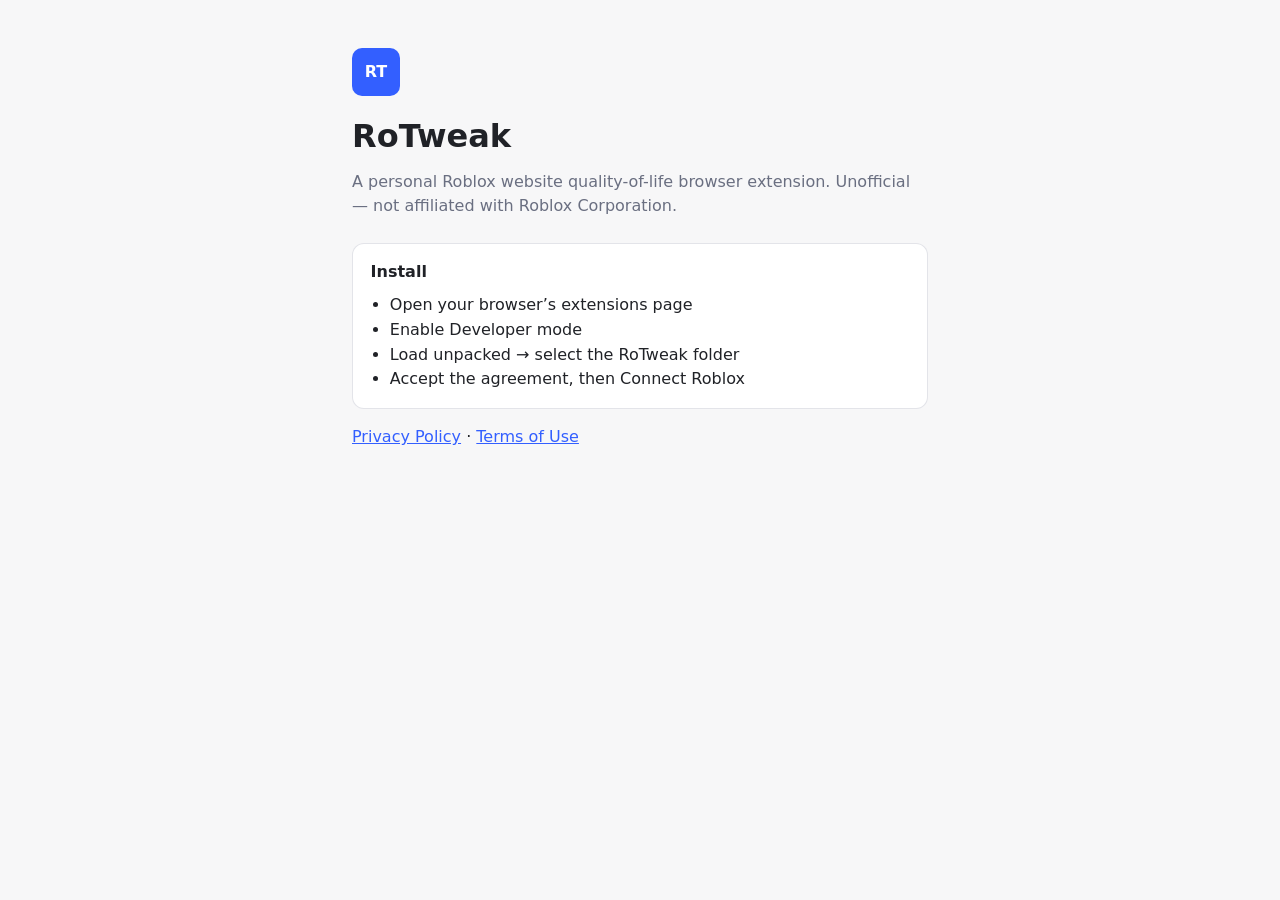
==== index.html @ 1bcee22f "Add legal pages for OAuth Co-authored-by: Cursor <cursoragent@cursor.com>" ====
<!doctype html>
<html lang="en">
  <head>
    <meta charset="UTF-8" />
    <meta name="viewport" content="width=device-width, initial-scale=1.0" />
    <title>RoTweak</title>
    <style>
      :root {
        color-scheme: light dark;
        --bg: #121215;
        --fg: #f7f7f8;
        --muted: #bcbec8;
        --link: #7aa2ff;
        --card: #191a1f;
        --stroke: rgba(208, 217, 251, 0.12);
      }
      @media (prefers-color-scheme: light) {
        :root {
          --bg: #f7f7f8;
          --fg: #202227;
          --muted: #6a6f81;
          --link: #335fff;
          --card: #ffffff;
          --stroke: rgba(27, 37, 75, 0.12);
        }
      }
      body {
        margin: 0;
        font-family: "Segoe UI", system-ui, sans-serif;
        background: var(--bg);
        color: var(--fg);
        line-height: 1.55;
      }
      main {
        max-width: 36rem;
        margin: 0 auto;
        padding: 3rem 1.25rem 4rem;
      }
      .mark {
        width: 48px;
        height: 48px;
        border-radius: 10px;
        display: grid;
        place-items: center;
        background: #335fff;
        color: #fff;
        font-weight: 700;
        margin-bottom: 1rem;
      }
      h1 { margin: 0 0 0.5rem; font-size: 2rem; }
      .lede { color: var(--muted); margin: 0 0 1.5rem; }
      .card {
        border: 1px solid var(--stroke);
        background: var(--card);
        border-radius: 12px;
        padding: 1rem 1.1rem;
        margin-bottom: 1rem;
      }
      a { color: var(--link); }
      ul { margin: 0.5rem 0 0; padding-left: 1.2rem; }
    </style>
  </head>
  <body>
    <main>
      <div class="mark" aria-hidden="true">RT</div>
      <h1>RoTweak</h1>
      <p class="lede">
        A personal Roblox website quality-of-life browser extension.
        Unofficial — not affiliated with Roblox Corporation.
      </p>

      <div class="card">
        <strong>Install</strong>
        <ul>
          <li>Open your browser’s extensions page</li>
          <li>Enable Developer mode</li>
          <li>Load unpacked → select the RoTweak folder</li>
          <li>Accept the agreement, then Connect Roblox</li>
        </ul>
      </div>

      <p>
        <a href="./privacy.html">Privacy Policy</a>
        ·
        <a href="./terms.html">Terms of Use</a>
      </p>
    </main>
  </body>
</html>
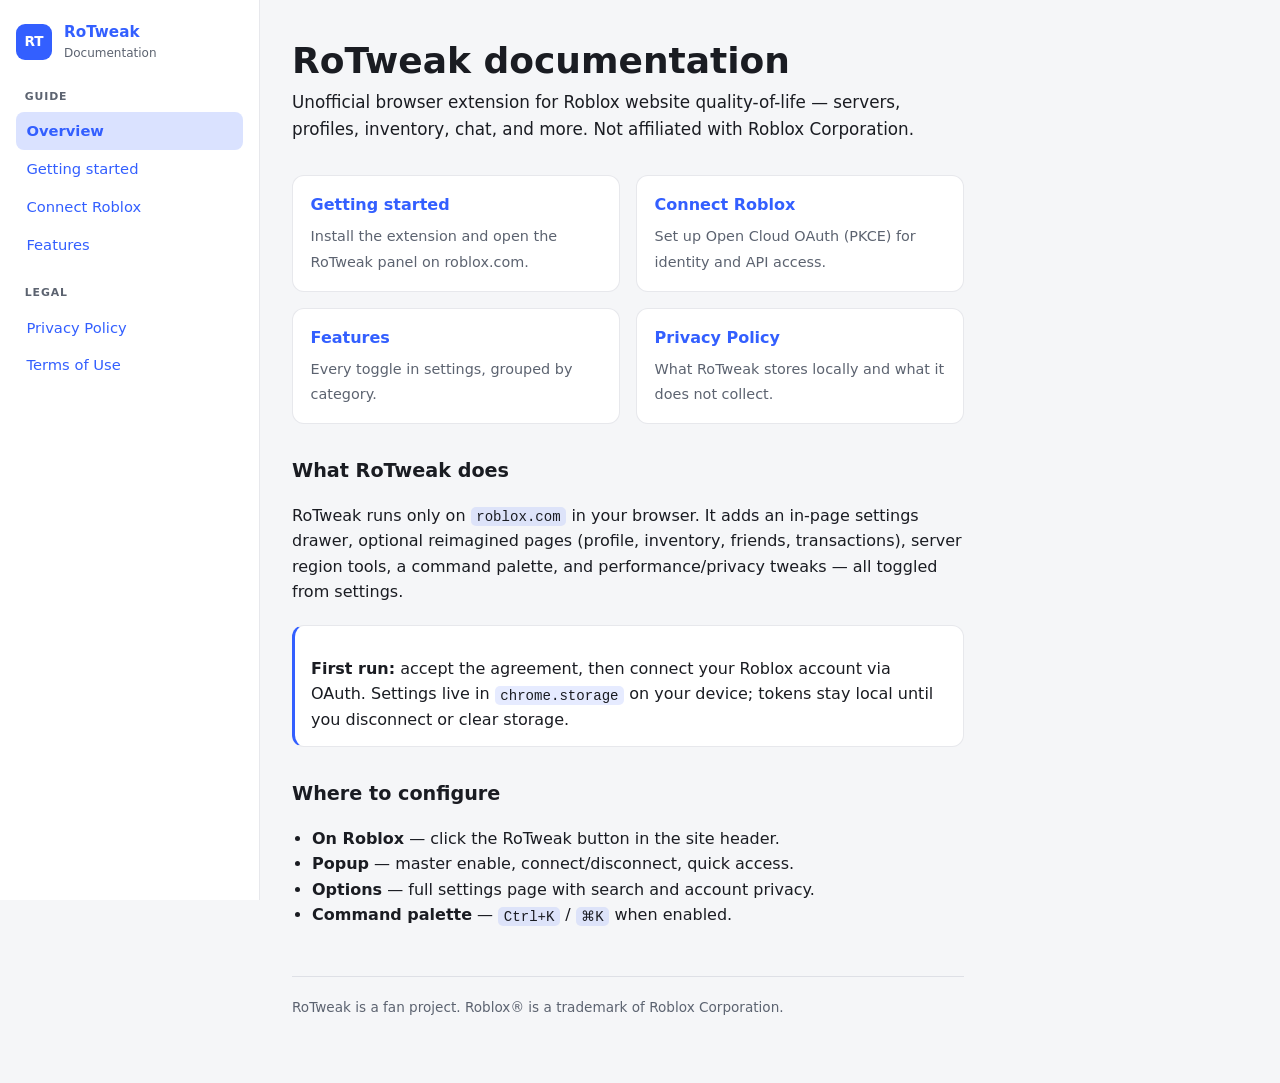
==== commit 03f62637: "Expand into full documentation site Co-authored-by: Cursor <cursoragent@cursor.com>" ====
--- a/index.html
+++ b/index.html
@@ -3,87 +3,68 @@
   <head>
     <meta charset="UTF-8" />
     <meta name="viewport" content="width=device-width, initial-scale=1.0" />
-    <title>RoTweak</title>
-    <style>
-      :root {
-        color-scheme: light dark;
-        --bg: #121215;
-        --fg: #f7f7f8;
-        --muted: #bcbec8;
-        --link: #7aa2ff;
-        --card: #191a1f;
-        --stroke: rgba(208, 217, 251, 0.12);
-      }
-      @media (prefers-color-scheme: light) {
-        :root {
-          --bg: #f7f7f8;
-          --fg: #202227;
-          --muted: #6a6f81;
-          --link: #335fff;
-          --card: #ffffff;
-          --stroke: rgba(27, 37, 75, 0.12);
-        }
-      }
-      body {
-        margin: 0;
-        font-family: "Segoe UI", system-ui, sans-serif;
-        background: var(--bg);
-        color: var(--fg);
-        line-height: 1.55;
-      }
-      main {
-        max-width: 36rem;
-        margin: 0 auto;
-        padding: 3rem 1.25rem 4rem;
-      }
-      .mark {
-        width: 48px;
-        height: 48px;
-        border-radius: 10px;
-        display: grid;
-        place-items: center;
-        background: #335fff;
-        color: #fff;
-        font-weight: 700;
-        margin-bottom: 1rem;
-      }
-      h1 { margin: 0 0 0.5rem; font-size: 2rem; }
-      .lede { color: var(--muted); margin: 0 0 1.5rem; }
-      .card {
-        border: 1px solid var(--stroke);
-        background: var(--card);
-        border-radius: 12px;
-        padding: 1rem 1.1rem;
-        margin-bottom: 1rem;
-      }
-      a { color: var(--link); }
-      ul { margin: 0.5rem 0 0; padding-left: 1.2rem; }
-    </style>
+    <title>RoTweak Docs — Overview</title>
+    <meta
+      name="description"
+      content="Documentation for RoTweak, an unofficial Roblox website quality-of-life browser extension."
+    />
+    <link rel="stylesheet" href="./assets/docs.css" />
   </head>
-  <body>
-    <main>
-      <div class="mark" aria-hidden="true">RT</div>
-      <h1>RoTweak</h1>
-      <p class="lede">
-        A personal Roblox website quality-of-life browser extension.
-        Unofficial — not affiliated with Roblox Corporation.
+  <body class="docs" data-page="home">
+    <article class="docs-article">
+      <h1>RoTweak documentation</h1>
+      <p class="docs-lede">
+        Unofficial browser extension for Roblox website quality-of-life — servers,
+        profiles, inventory, chat, and more. Not affiliated with Roblox Corporation.
       </p>
 
-      <div class="card">
-        <strong>Install</strong>
-        <ul>
-          <li>Open your browser’s extensions page</li>
-          <li>Enable Developer mode</li>
-          <li>Load unpacked → select the RoTweak folder</li>
-          <li>Accept the agreement, then Connect Roblox</li>
-        </ul>
+      <div class="docs-grid">
+        <a class="docs-card" href="./getting-started.html">
+          <strong>Getting started</strong>
+          <span>Install the extension and open the RoTweak panel on roblox.com.</span>
+        </a>
+        <a class="docs-card" href="./oauth.html">
+          <strong>Connect Roblox</strong>
+          <span>Set up Open Cloud OAuth (PKCE) for identity and API access.</span>
+        </a>
+        <a class="docs-card" href="./features.html">
+          <strong>Features</strong>
+          <span>Every toggle in settings, grouped by category.</span>
+        </a>
+        <a class="docs-card" href="./privacy.html">
+          <strong>Privacy Policy</strong>
+          <span>What RoTweak stores locally and what it does not collect.</span>
+        </a>
       </div>
 
+      <h2>What RoTweak does</h2>
       <p>
-        <a href="./privacy.html">Privacy Policy</a>
-        ·
-        <a href="./terms.html">Terms of Use</a>
+        RoTweak runs only on <code>roblox.com</code> in your browser. It adds an
+        in-page settings drawer, optional reimagined pages (profile, inventory,
+        friends, transactions), server region tools, a command palette, and
+        performance/privacy tweaks — all toggled from settings.
       </p>
-    </main>
+
+      <div class="docs-callout">
+        <p>
+          <strong>First run:</strong> accept the agreement, then connect your Roblox
+          account via OAuth. Settings live in <code>chrome.storage</code> on your
+          device; tokens stay local until you disconnect or clear storage.
+        </p>
+      </div>
+
+      <h2>Where to configure</h2>
+      <ul>
+        <li><strong>On Roblox</strong> — click the RoTweak button in the site header.</li>
+        <li><strong>Popup</strong> — master enable, connect/disconnect, quick access.</li>
+        <li><strong>Options</strong> — full settings page with search and account privacy.</li>
+        <li><strong>Command palette</strong> — <code>Ctrl+K</code> / <code>⌘K</code> when enabled.</li>
+      </ul>
+
+      <footer class="docs-footer">
+        RoTweak is a fan project. Roblox® is a trademark of Roblox Corporation.
+      </footer>
+    </article>
+    <script src="./assets/docs.js"></script>
   </body>
 </html>
--- a/assets/docs.css
+++ b/assets/docs.css
@@ -0,0 +1,347 @@
+:root {
+  color-scheme: light dark;
+  --bg: #0e0f12;
+  --bg-elevated: #14161c;
+  --bg-card: #191b22;
+  --fg: #f4f5f7;
+  --muted: #a8adba;
+  --link: #7aa2ff;
+  --accent: #335fff;
+  --stroke: rgba(208, 217, 251, 0.1);
+  --sidebar-w: 260px;
+  --radius: 12px;
+  --font: "Segoe UI", system-ui, -apple-system, sans-serif;
+  --mono: ui-monospace, "Cascadia Code", "Segoe UI Mono", monospace;
+}
+
+@media (prefers-color-scheme: light) {
+  :root {
+    --bg: #f5f6f8;
+    --bg-elevated: #ffffff;
+    --bg-card: #ffffff;
+    --fg: #1a1c22;
+    --muted: #5c6370;
+    --link: #335fff;
+    --stroke: rgba(27, 37, 75, 0.1);
+  }
+}
+
+* {
+  box-sizing: border-box;
+}
+
+html {
+  scroll-behavior: smooth;
+}
+
+body.docs {
+  margin: 0;
+  font-family: var(--font);
+  background: var(--bg);
+  color: var(--fg);
+  line-height: 1.6;
+}
+
+body.docs a {
+  color: var(--link);
+}
+
+.docs-shell {
+  display: grid;
+  grid-template-columns: var(--sidebar-w) minmax(0, 1fr);
+  min-height: 100vh;
+}
+
+.docs-sidebar {
+  position: sticky;
+  top: 0;
+  height: 100vh;
+  overflow: auto;
+  border-right: 1px solid var(--stroke);
+  background: var(--bg-elevated);
+  padding: 1.25rem 1rem 2rem;
+}
+
+.docs-brand {
+  display: flex;
+  align-items: center;
+  gap: 0.75rem;
+  margin-bottom: 1.5rem;
+  text-decoration: none;
+  color: inherit;
+}
+
+.docs-mark {
+  width: 36px;
+  height: 36px;
+  border-radius: 9px;
+  display: grid;
+  place-items: center;
+  background: var(--accent);
+  color: #fff;
+  font-weight: 700;
+  font-size: 0.85rem;
+  flex: 0 0 auto;
+}
+
+.docs-brand-text strong {
+  display: block;
+  font-size: 0.95rem;
+}
+
+.docs-brand-text span {
+  display: block;
+  font-size: 0.75rem;
+  color: var(--muted);
+}
+
+.docs-nav-group {
+  margin-bottom: 1.25rem;
+}
+
+.docs-nav-label {
+  font-size: 0.68rem;
+  font-weight: 700;
+  letter-spacing: 0.08em;
+  text-transform: uppercase;
+  color: var(--muted);
+  margin: 0 0 0.45rem 0.55rem;
+}
+
+.docs-nav a {
+  display: block;
+  padding: 0.45rem 0.65rem;
+  border-radius: 8px;
+  text-decoration: none;
+  color: var(--fg);
+  font-size: 0.92rem;
+}
+
+.docs-nav a:hover,
+.docs-nav a:focus-visible {
+  background: rgba(51, 95, 255, 0.12);
+  outline: none;
+}
+
+.docs-nav a.is-active {
+  background: rgba(51, 95, 255, 0.18);
+  color: var(--link);
+  font-weight: 600;
+}
+
+.docs-main {
+  min-width: 0;
+}
+
+.docs-topbar {
+  display: none;
+  align-items: center;
+  justify-content: space-between;
+  gap: 1rem;
+  padding: 0.85rem 1rem;
+  border-bottom: 1px solid var(--stroke);
+  background: var(--bg-elevated);
+}
+
+.docs-menu-btn {
+  border: 1px solid var(--stroke);
+  background: var(--bg-card);
+  color: var(--fg);
+  border-radius: 8px;
+  padding: 0.4rem 0.65rem;
+  font: inherit;
+  cursor: pointer;
+}
+
+.docs-content {
+  max-width: 46rem;
+  padding: 2.5rem 2rem 4rem;
+}
+
+.docs-content-wide {
+  max-width: 52rem;
+}
+
+.docs-content h1 {
+  margin: 0 0 0.5rem;
+  font-size: clamp(1.75rem, 4vw, 2.25rem);
+  line-height: 1.15;
+}
+
+.docs-lede {
+  color: var(--muted);
+  font-size: 1.05rem;
+  margin: 0 0 2rem;
+}
+
+.docs-meta {
+  color: var(--muted);
+  font-size: 0.9rem;
+  margin: 0 0 1.75rem;
+}
+
+.docs-content h2 {
+  margin: 2rem 0 0.65rem;
+  font-size: 1.2rem;
+}
+
+.docs-content h3 {
+  margin: 1.25rem 0 0.35rem;
+  font-size: 1rem;
+}
+
+.docs-content p,
+.docs-content li {
+  color: var(--fg);
+}
+
+.docs-content ul,
+.docs-content ol {
+  padding-left: 1.25rem;
+}
+
+.docs-content code {
+  font-family: var(--mono);
+  font-size: 0.88em;
+  background: rgba(51, 95, 255, 0.12);
+  padding: 0.1rem 0.35rem;
+  border-radius: 5px;
+}
+
+.docs-content pre {
+  overflow: auto;
+  background: var(--bg-card);
+  border: 1px solid var(--stroke);
+  border-radius: var(--radius);
+  padding: 1rem;
+}
+
+.docs-content pre code {
+  background: none;
+  padding: 0;
+}
+
+.docs-grid {
+  display: grid;
+  grid-template-columns: repeat(auto-fit, minmax(14rem, 1fr));
+  gap: 1rem;
+  margin: 1.5rem 0 2rem;
+}
+
+.docs-card {
+  display: block;
+  padding: 1rem 1.1rem;
+  border: 1px solid var(--stroke);
+  border-radius: var(--radius);
+  background: var(--bg-card);
+  text-decoration: none;
+  color: inherit;
+  transition: border-color 0.15s, transform 0.15s;
+}
+
+.docs-card:hover {
+  border-color: rgba(51, 95, 255, 0.35);
+  transform: translateY(-1px);
+}
+
+.docs-card strong {
+  display: block;
+  margin-bottom: 0.35rem;
+}
+
+.docs-card span {
+  color: var(--muted);
+  font-size: 0.9rem;
+}
+
+.docs-callout {
+  border: 1px solid var(--stroke);
+  border-left: 3px solid var(--accent);
+  background: var(--bg-card);
+  border-radius: var(--radius);
+  padding: 0.85rem 1rem;
+  margin: 1.25rem 0;
+}
+
+.docs-callout p:last-child {
+  margin-bottom: 0;
+}
+
+.feature-group {
+  margin: 2rem 0 0;
+  padding-top: 1.5rem;
+  border-top: 1px solid var(--stroke);
+}
+
+.feature-group:first-of-type {
+  border-top: 0;
+  padding-top: 0;
+  margin-top: 0;
+}
+
+.feature-item {
+  margin: 0.85rem 0 0;
+  padding: 0.85rem 0.95rem;
+  border: 1px solid var(--stroke);
+  border-radius: 10px;
+  background: var(--bg-card);
+}
+
+.feature-item h3 {
+  margin: 0 0 0.25rem;
+  font-size: 0.98rem;
+}
+
+.feature-item p {
+  margin: 0;
+  color: var(--muted);
+  font-size: 0.92rem;
+}
+
+.docs-footer {
+  margin-top: 3rem;
+  padding-top: 1.25rem;
+  border-top: 1px solid var(--stroke);
+  color: var(--muted);
+  font-size: 0.85rem;
+}
+
+@media (max-width: 860px) {
+  .docs-shell {
+    grid-template-columns: 1fr;
+  }
+
+  .docs-topbar {
+    display: flex;
+  }
+
+  .docs-sidebar {
+    position: fixed;
+    inset: 0 auto 0 0;
+    width: min(var(--sidebar-w), 88vw);
+    z-index: 30;
+    transform: translateX(-105%);
+    transition: transform 0.2s ease;
+    box-shadow: 0 0 40px rgba(0, 0, 0, 0.35);
+  }
+
+  body.docs-nav-open .docs-sidebar {
+    transform: translateX(0);
+  }
+
+  .docs-backdrop {
+    display: none;
+    position: fixed;
+    inset: 0;
+    background: rgba(0, 0, 0, 0.45);
+    z-index: 20;
+  }
+
+  body.docs-nav-open .docs-backdrop {
+    display: block;
+  }
+
+  .docs-content {
+    padding: 1.5rem 1.1rem 3rem;
+  }
+}
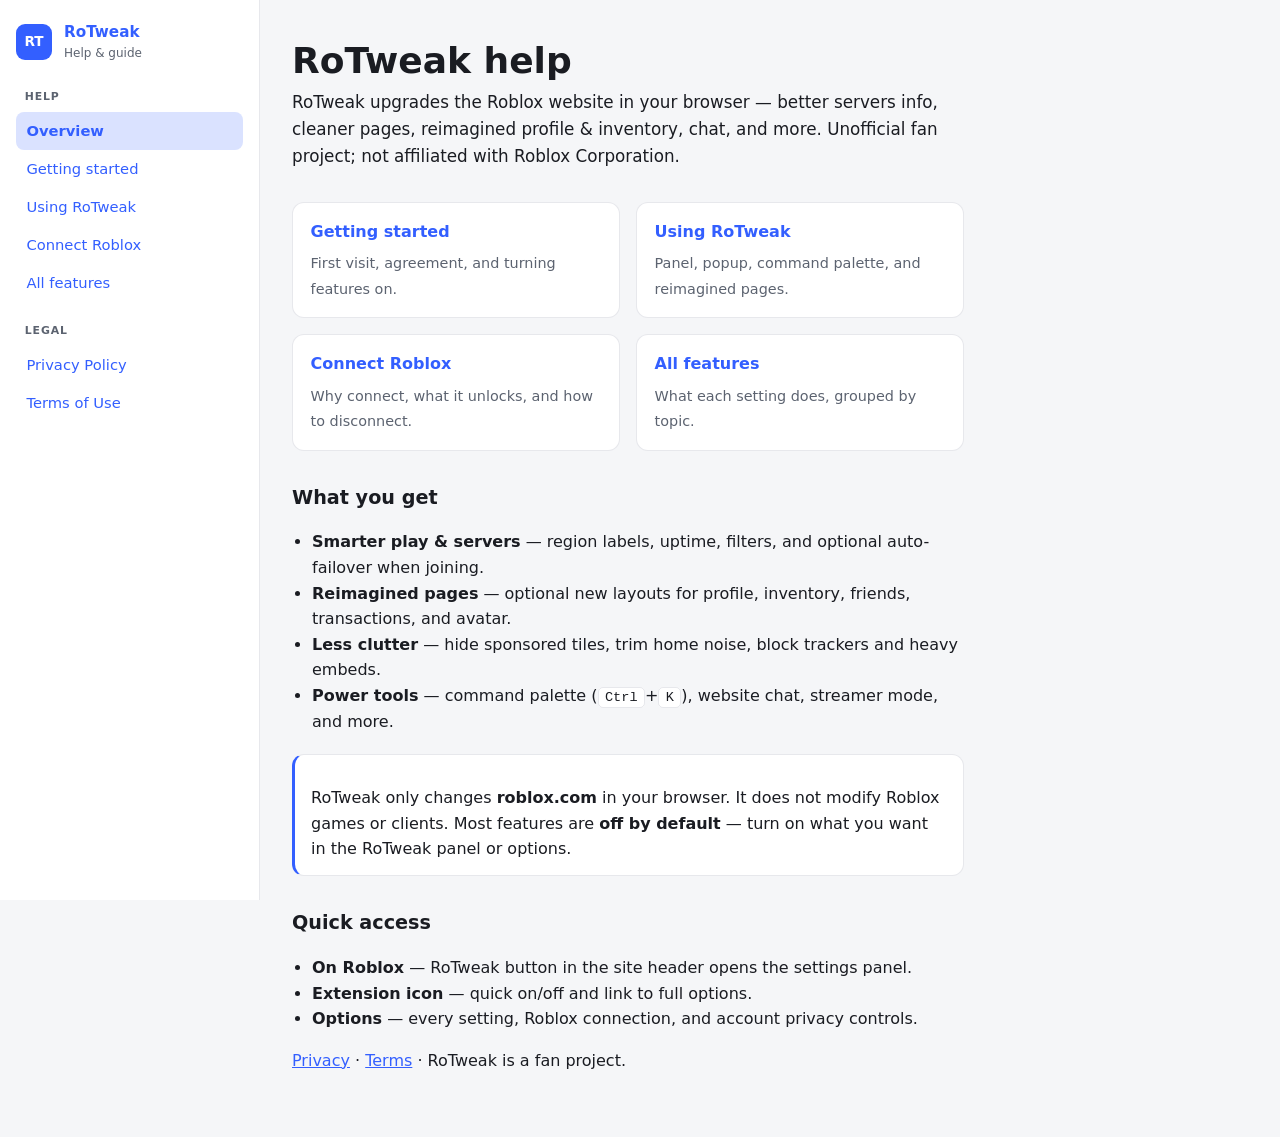
==== commit 7b44dad8: "Rewrite docs as user help guide instead of developer setup. Focus on how RoTweak works for users: pa" ====
--- a/index.html
+++ b/index.html
@@ -3,66 +3,67 @@
   <head>
     <meta charset="UTF-8" />
     <meta name="viewport" content="width=device-width, initial-scale=1.0" />
-    <title>RoTweak Docs — Overview</title>
+    <title>RoTweak — Help &amp; Guide</title>
     <meta
       name="description"
-      content="Documentation for RoTweak, an unofficial Roblox website quality-of-life browser extension."
+      content="Learn how to use RoTweak on roblox.com — settings, features, and Connect Roblox."
     />
     <link rel="stylesheet" href="./assets/docs.css" />
   </head>
   <body class="docs" data-page="home">
     <article class="docs-article">
-      <h1>RoTweak documentation</h1>
+      <h1>RoTweak help</h1>
       <p class="docs-lede">
-        Unofficial browser extension for Roblox website quality-of-life — servers,
-        profiles, inventory, chat, and more. Not affiliated with Roblox Corporation.
+        RoTweak upgrades the Roblox website in your browser — better servers info,
+        cleaner pages, reimagined profile &amp; inventory, chat, and more. Unofficial
+        fan project; not affiliated with Roblox Corporation.
       </p>
 
       <div class="docs-grid">
         <a class="docs-card" href="./getting-started.html">
           <strong>Getting started</strong>
-          <span>Install the extension and open the RoTweak panel on roblox.com.</span>
+          <span>First visit, agreement, and turning features on.</span>
+        </a>
+        <a class="docs-card" href="./using-rotweak.html">
+          <strong>Using RoTweak</strong>
+          <span>Panel, popup, command palette, and reimagined pages.</span>
         </a>
         <a class="docs-card" href="./oauth.html">
           <strong>Connect Roblox</strong>
-          <span>Set up Open Cloud OAuth (PKCE) for identity and API access.</span>
+          <span>Why connect, what it unlocks, and how to disconnect.</span>
         </a>
         <a class="docs-card" href="./features.html">
-          <strong>Features</strong>
-          <span>Every toggle in settings, grouped by category.</span>
-        </a>
-        <a class="docs-card" href="./privacy.html">
-          <strong>Privacy Policy</strong>
-          <span>What RoTweak stores locally and what it does not collect.</span>
+          <strong>All features</strong>
+          <span>What each setting does, grouped by topic.</span>
         </a>
       </div>
 
-      <h2>What RoTweak does</h2>
-      <p>
-        RoTweak runs only on <code>roblox.com</code> in your browser. It adds an
-        in-page settings drawer, optional reimagined pages (profile, inventory,
-        friends, transactions), server region tools, a command palette, and
-        performance/privacy tweaks — all toggled from settings.
-      </p>
+      <h2>What you get</h2>
+      <ul>
+        <li><strong>Smarter play &amp; servers</strong> — region labels, uptime, filters, and optional auto-failover when joining.</li>
+        <li><strong>Reimagined pages</strong> — optional new layouts for profile, inventory, friends, transactions, and avatar.</li>
+        <li><strong>Less clutter</strong> — hide sponsored tiles, trim home noise, block trackers and heavy embeds.</li>
+        <li><strong>Power tools</strong> — command palette (<kbd>Ctrl</kbd>+<kbd>K</kbd>), website chat, streamer mode, and more.</li>
+      </ul>
 
       <div class="docs-callout">
         <p>
-          <strong>First run:</strong> accept the agreement, then connect your Roblox
-          account via OAuth. Settings live in <code>chrome.storage</code> on your
-          device; tokens stay local until you disconnect or clear storage.
+          RoTweak only changes <strong>roblox.com</strong> in your browser. It does not
+          modify Roblox games or clients. Most features are <strong>off by default</strong>
+          — turn on what you want in the RoTweak panel or options.
         </p>
       </div>
 
-      <h2>Where to configure</h2>
+      <h2>Quick access</h2>
       <ul>
-        <li><strong>On Roblox</strong> — click the RoTweak button in the site header.</li>
-        <li><strong>Popup</strong> — master enable, connect/disconnect, quick access.</li>
-        <li><strong>Options</strong> — full settings page with search and account privacy.</li>
-        <li><strong>Command palette</strong> — <code>Ctrl+K</code> / <code>⌘K</code> when enabled.</li>
+        <li><strong>On Roblox</strong> — RoTweak button in the site header opens the settings panel.</li>
+        <li><strong>Extension icon</strong> — quick on/off and link to full options.</li>
+        <li><strong>Options</strong> — every setting, Roblox connection, and account privacy controls.</li>
       </ul>
 
       <footer class="docs-footer">
-        RoTweak is a fan project. Roblox® is a trademark of Roblox Corporation.
+        <a href="./privacy.html">Privacy</a> · <a href="./terms.html">Terms</a>
+        · RoTweak is a fan project.
       </footer>
     </article>
     <script src="./assets/docs.js"></script>
--- a/assets/docs.css
+++ b/assets/docs.css
@@ -298,7 +298,14 @@
   font-size: 0.92rem;
 }
 
-.docs-footer {
+.docs-content kbd {
+  font-family: var(--mono);
+  font-size: 0.85em;
+  padding: 0.12rem 0.4rem;
+  border-radius: 5px;
+  border: 1px solid var(--stroke);
+  background: var(--bg-card);
+}
   margin-top: 3rem;
   padding-top: 1.25rem;
   border-top: 1px solid var(--stroke);
